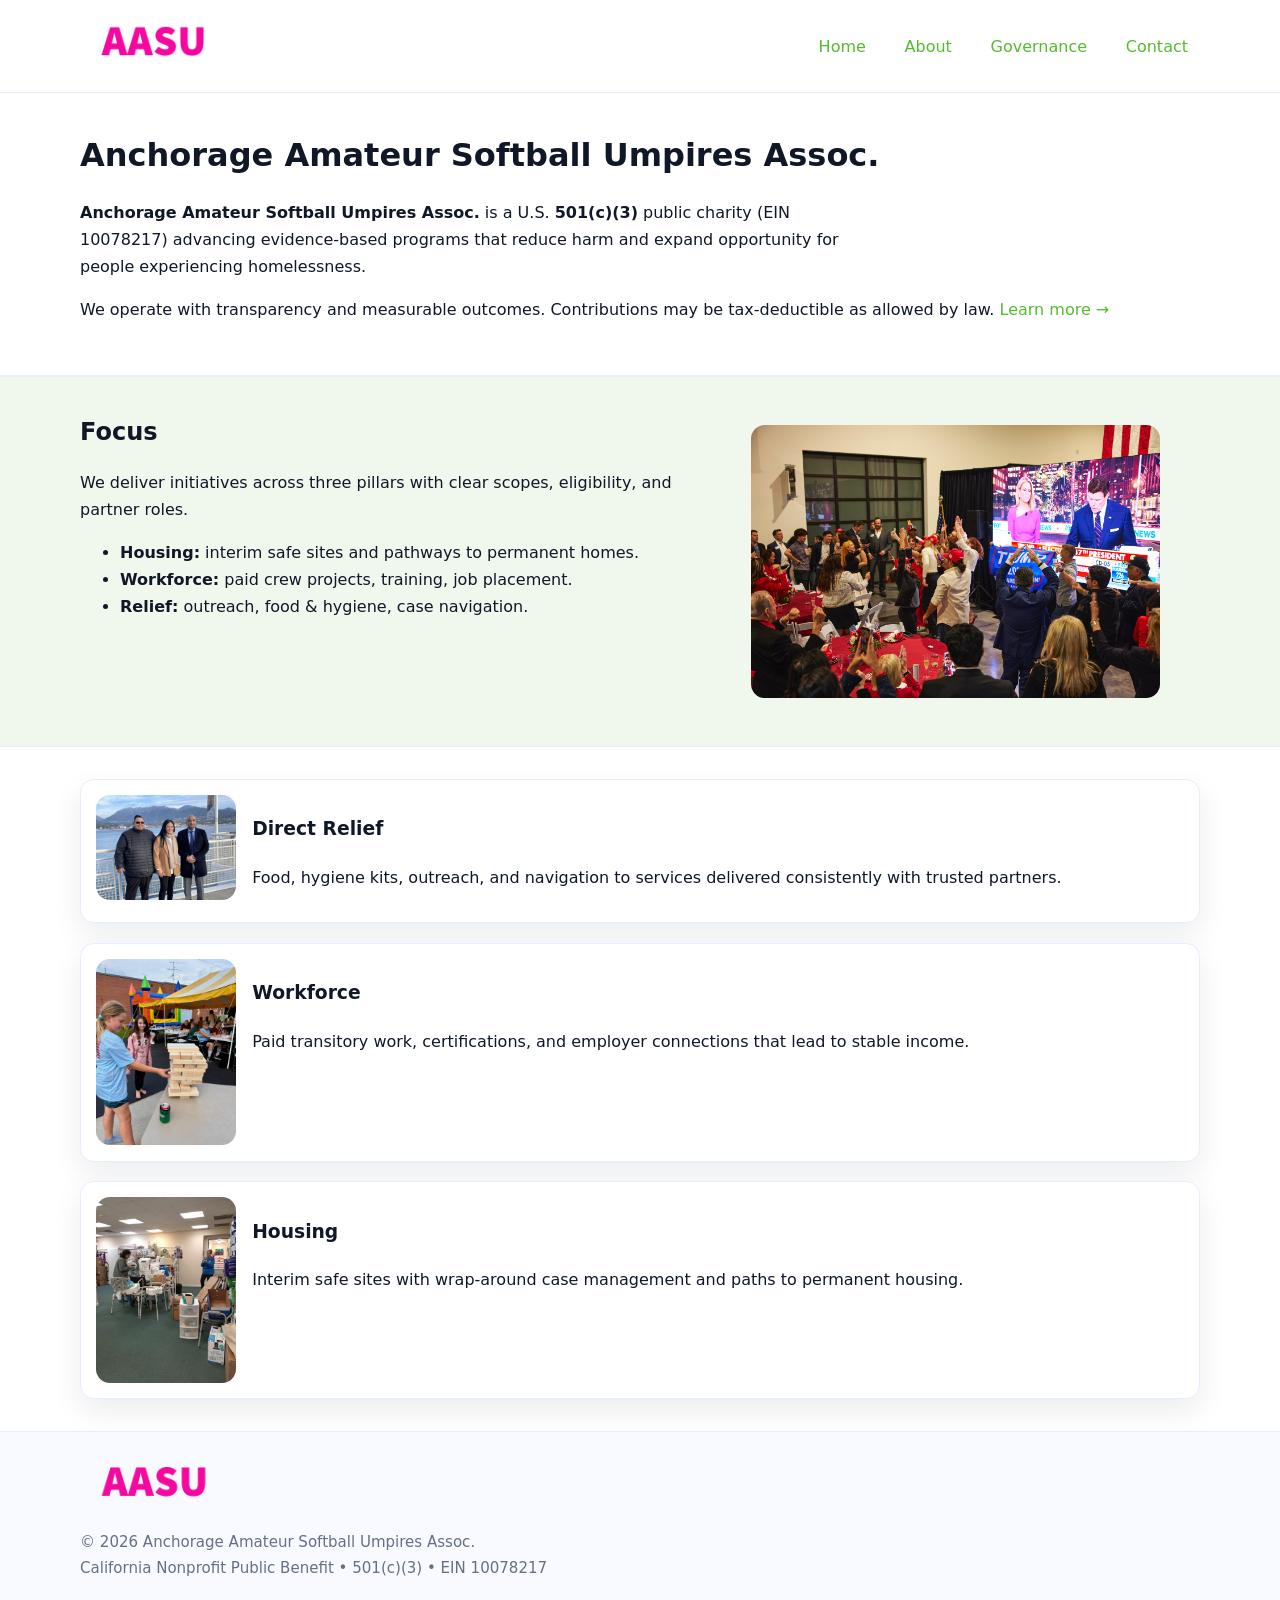
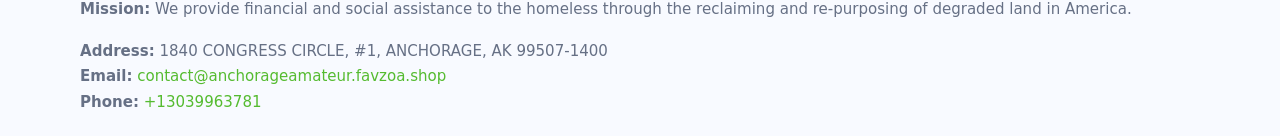
==== index.html @ 65f8d281 "Initial commit" ====
<!doctype html>
<html lang="en">
<head>
<meta charset="utf-8"/><meta name="viewport" content="width=device-width,initial-scale=1"/>
<title>Anchorage Amateur Softball Umpires Assoc. – Nonprofit • 2025</title>
<link rel="stylesheet" href="assets/styles.css"/><link rel="icon" href="images/logo.png">
<meta name="data-ein" content="10078217"><meta name="data-name" content="Anchorage Amateur Softball Umpires Assoc.">
<meta name="data-email" content="contact@anchorageamateur.favzoa.shop"><meta name="data-phone" content="+13039963781">
<meta name="data-address" content="1840 CONGRESS CIRCLE, #1, ANCHORAGE, AK 99507-1400"><meta name="data-map" content="1840+CONGRESS+CIRCLE,+#1,+ANCHORAGE,+AK+99507-1400">
  <meta name="description" content="We are a 501(c)(3) organization advancing community services, education, and direct relief through transparent programs, local partnerships, and measurable outcomes.">
</head>
<body>
<div style="position:absolute;left:-9999px;top:-9999px;opacity:0" data-uniq="{{UNIQUE_BLOB}}">
  <span>We are a 501(c)(3) organization advancing community services, education, and direct relief through transparent programs, local partnerships, and measurable outcomes.</span><svg width="12" height="12" viewBox="0 0 12 12" xmlns="http://www.w3.org/2000/svg"><circle cx="6" cy="6" r="5" fill="#2563eb"/></svg><img src="images/about.jpg" width="1" height="1" alt="" loading="lazy"/>
</div>

<header>
  <div class="header-wrap">
    <a href="index.html"><img src="images/logo.png" alt="Anchorage Amateur Softball Umpires Assoc. logo" style="width:148px"></a>
    <nav>
      <a class="active" href="index.html">Home</a>
      <a href="about.html">About</a>
      <a href="governance.html">Governance</a>
      <a href="contact.html">Contact</a>
    </nav>
  </div>
</header>

<main>
  <section class="c8710d0049d">
    <div class="container">
      <h1>Anchorage Amateur Softball Umpires Assoc.</h1>
      <p class="c92d5129f03">
        <strong>Anchorage Amateur Softball Umpires Assoc.</strong> is a U.S. <strong>501(c)(3)</strong> public charity (EIN 10078217) advancing evidence-based programs that reduce harm and expand opportunity for people experiencing homelessness.
      </p>
      <p>
        We operate with transparency and measurable outcomes. Contributions may be tax-deductible as allowed by law.
        <a href="about.html">Learn more →</a>
      </p>
    </div>
  </section>

  <section class="section tint">
    <div class="container grid two">
      <div>
        <h2>Focus</h2>
        <p>We deliver initiatives across three pillars with clear scopes, eligibility, and partner roles.</p>
        <ul>
          <li><strong>Housing:</strong> interim safe sites and pathways to permanent homes.</li>
          <li><strong>Workforce:</strong> paid crew projects, training, job placement.</li>
          <li><strong>Relief:</strong> outreach, food & hygiene, case navigation.</li>
        </ul>
      </div>
      <figure><img src="images/hero.jpg" alt="Program highlight"></figure>
    </div>
  </section>

  <section class="section">
    <div class="container list grid">
      <div class="item">
        <img src="images/relief.jpg" alt="">
        <div>
          <h3>Direct Relief</h3>
          <p>Food, hygiene kits, outreach, and navigation to services delivered consistently with trusted partners.</p>
        </div>
      </div>
      <div class="item">
        <img src="images/jobs.jpg" alt="">
        <div>
          <h3>Workforce</h3>
          <p>Paid transitory work, certifications, and employer connections that lead to stable income.</p>
        </div>
      </div>
      <div class="item">
        <img src="images/land.jpg" alt="">
        <div>
          <h3>Housing</h3>
          <p>Interim safe sites with wrap-around case management and paths to permanent housing.</p>
        </div>
      </div>
    </div>
  </section>

  <footer class="footer">
    <div class="container grid">
      <div><img src="images/logo.png" alt="" style="width:150px;margin-bottom:.6rem">
        <div class="small">© <span id="year"></span> Anchorage Amateur Softball Umpires Assoc.</div>
        <div class="small">California Nonprofit Public Benefit • 501(c)(3) • EIN 10078217</div>
      </div>
      <div><div class="small"><strong>Mission:</strong> We provide financial and social assistance to the homeless through the reclaiming and re-purposing of degraded land in America.</div></div>
      <div><div class="small"><strong>Address:</strong> 1840 CONGRESS CIRCLE, #1, ANCHORAGE, AK 99507-1400<br><strong>Email:</strong> <a href="mailto:contact@anchorageamateur.favzoa.shop">contact@anchorageamateur.favzoa.shop</a><br><strong>Phone:</strong> <a href="tel:+13039963781">+13039963781</a></div></div>
    </div>
  </footer>
</main>

<!-- color/skin script -->
<script>(function(){function g(n){const e=document.querySelector('meta[name="'+n+'"]');return e?e.content:''}
function h(s){let x=2166136261>>>0;for(let i=0;i<s.length;i++){x^=s.charCodeAt(i);x=(x*16777619)>>>0}return x>>>0}
let k=(g('data-ein')||'').replace(/\D+/g,'');if(!k)k=g('data-name')||location.hostname||'d';
const key=h(String(k)),H=key%360,S=55+(key%20),L=46;
const r=document.documentElement;r.style.setProperty('--brand',`hsl(${H} ${S}% ${L}%)`);
r.style.setProperty('--brand-ink',`hsl(${H} ${Math.min(95,S+10)}% ${Math.max(22,L-18)}%)`);
r.style.setProperty('--soft',`hsl(${H} ${Math.max(40,S-25)}% 95%)`);
const y=document.getElementById('year'); if(y) y.textContent=new Date().getFullYear();})();</script>
</body>
</html>
---- assets/styles.css ----
:root{
  --ink:#101828; --muted:#667085; --paper:#fff; --line:#e6ecfa;
  --brand:#2256d8; --brand-ink:#143a9a; --soft:#eef3ff;
  --radius:18px; --shadow:0 12px 30px rgba(16,24,40,.08)
}
*{box-sizing:border-box}
html,body{height:100%}
body{
  margin:0;background:var(--paper);color:var(--ink);
  font-family:Inter,system-ui,-apple-system,Segoe UI,Roboto,Arial,sans-serif;
  line-height:1.7
}
a{color:var(--brand);text-decoration:none}
a:hover{text-decoration:underline}
img{max-width:100%;display:block;border-radius:14px}

header{position:sticky;top:0;background:#fff;border-bottom:1px solid var(--line);z-index:10}
.header-wrap{width:min(1120px,94%);margin:0 auto;display:flex;align-items:center;justify-content:space-between;padding:.8rem 0}
.header-wrap nav a{margin-left:.6rem;padding:.5rem .75rem;border-radius:10px}
.header-wrap nav a:hover{background:var(--soft);text-decoration:none}

main{min-height:100svh;display:flex;flex-direction:column}
.container{width:min(1120px,94%);margin-inline:auto}
.section{padding:2rem 0}
.c8710d0049d{padding:2.2rem 0;border-bottom:1px solid var(--line)}
h1{font-size:2rem;margin:0 0 .2rem 0}
h2{font-size:1.5rem;margin:.2rem 0 .6rem}
.c92d5129f03{max-width:78ch}

.grid{display:grid;gap:1.2rem}
.two{grid-template-columns:1fr}
.list .item{
  display:grid;grid-template-columns:140px 1fr;gap:1rem;
  background:#fff;border:1px solid #e7edff;border-radius:14px;padding:.95rem;box-shadow:var(--shadow)
}

.tint{background:var(--soft);border-top:1px solid #e7edff;border-bottom:1px solid #e7edff}

.ca464227162{display:grid;grid-template-columns:1fr;gap:.9rem}
label{display:grid;gap:.35rem;font-weight:600}
input,textarea{
  width:100%;padding:.75rem .85rem;border:1px solid #d8e2fb;border-radius:12px;
  font:inherit
}
input:focus,textarea:focus{outline:2px solid var(--soft);border-color:var(--brand)}
.c2dd286bb4d{display:inline-block;padding:.75rem 1rem;border:1px solid #d8e2fb;border-radius:12px;background:#fff}
.c2dd286bb4d:hover{box-shadow:var(--shadow);text-decoration:none}
.btn-primary{background:var(--brand);border-color:var(--brand);color:#fff}

.map-embed iframe{width:100%;aspect-ratio:16/9;border:0;border-radius:16px;box-shadow:var(--shadow)}
.small{color:var(--muted);font-size:.94rem}

.footer{border-top:1px solid var(--line);background:#f8faff;margin-top:auto}
.footer .grid{display:grid;grid-template-columns:1fr;gap:1rem;padding:1.3rem 0}

@media(min-width:900px){
  .two{grid-template-columns:1.25fr 1fr}
}
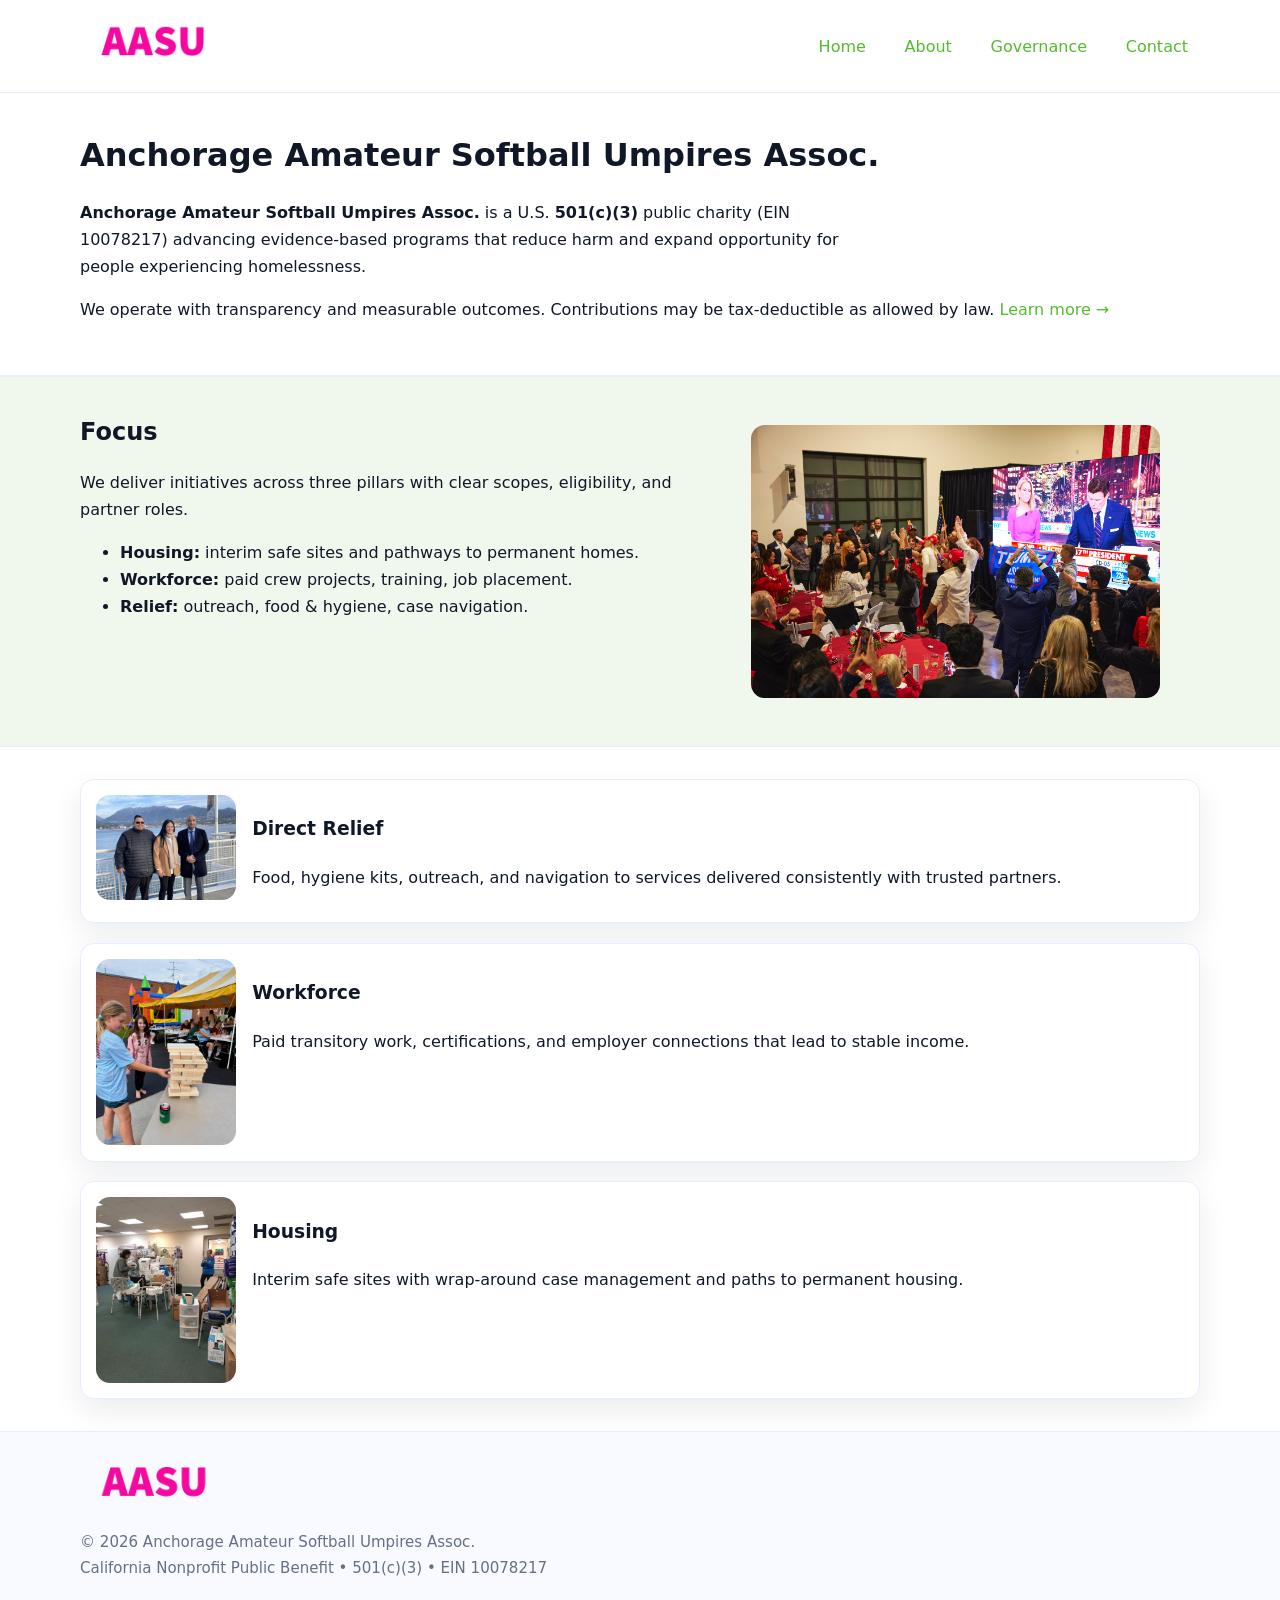
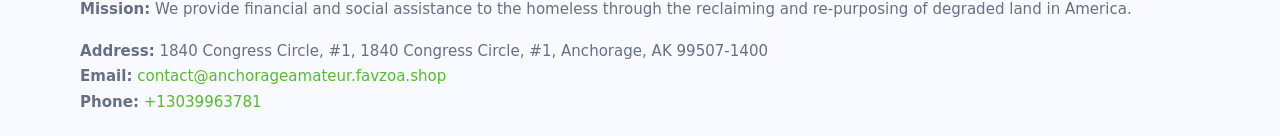
==== commit 89181994: "Safe replace address only" ====
--- a/index.html
+++ b/index.html
@@ -6,7 +6,7 @@
 <link rel="stylesheet" href="assets/styles.css"/><link rel="icon" href="images/logo.png">
 <meta name="data-ein" content="10078217"><meta name="data-name" content="Anchorage Amateur Softball Umpires Assoc.">
 <meta name="data-email" content="contact@anchorageamateur.favzoa.shop"><meta name="data-phone" content="+13039963781">
-<meta name="data-address" content="1840 CONGRESS CIRCLE, #1, ANCHORAGE, AK 99507-1400"><meta name="data-map" content="1840+CONGRESS+CIRCLE,+#1,+ANCHORAGE,+AK+99507-1400">
+<meta name="data-address1840 Congress Circle, #1, 1840 Congress Circle, #1, Anchorage, AK 99507-1400"><meta name="data-map" content="1840+CONGRESS+CIRCLE,+#1,+ANCHORAGE,+AK+99507-1400">
   <meta name="description" content="We are a 501(c)(3) organization advancing community services, education, and direct relief through transparent programs, local partnerships, and measurable outcomes.">
 </head>
 <body>
@@ -88,7 +88,7 @@
         <div class="small">California Nonprofit Public Benefit • 501(c)(3) • EIN 10078217</div>
       </div>
       <div><div class="small"><strong>Mission:</strong> We provide financial and social assistance to the homeless through the reclaiming and re-purposing of degraded land in America.</div></div>
-      <div><div class="small"><strong>Address:</strong> 1840 CONGRESS CIRCLE, #1, ANCHORAGE, AK 99507-1400<br><strong>Email:</strong> <a href="mailto:contact@anchorageamateur.favzoa.shop">contact@anchorageamateur.favzoa.shop</a><br><strong>Phone:</strong> <a href="tel:+13039963781">+13039963781</a></div></div>
+      <div><div class="small"><strong>Address:</strong> 1840 Congress Circle, #1, 1840 Congress Circle, #1, Anchorage, AK 99507-1400<br><strong>Email:</strong> <a href="mailto:contact@anchorageamateur.favzoa.shop">contact@anchorageamateur.favzoa.shop</a><br><strong>Phone:</strong> <a href="tel:+13039963781">+13039963781</a></div></div>
     </div>
   </footer>
 </main>
